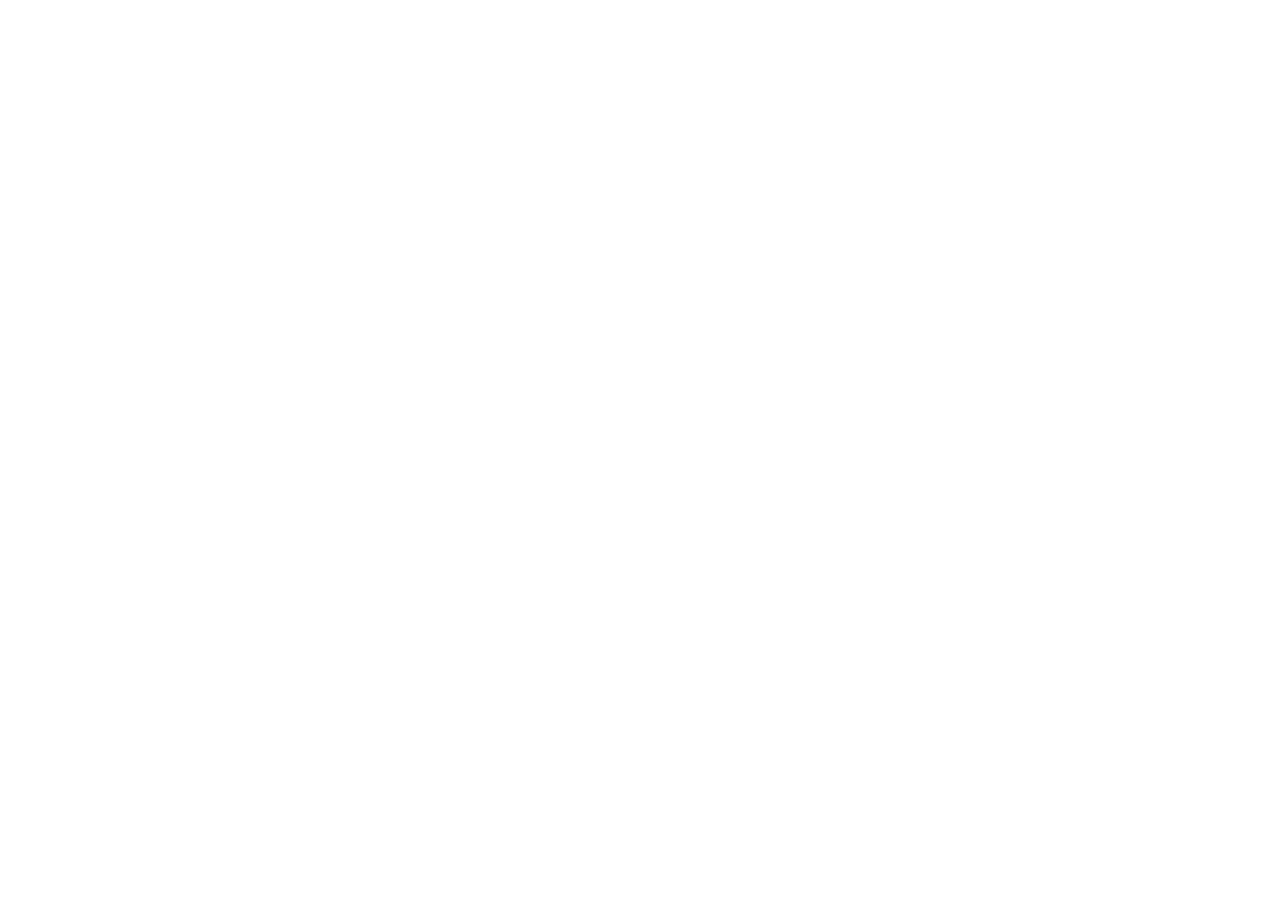
==== Catalogo-SiriCast/index.html @ cd35824e "Catalogo SiriCast" ====
<!DOCTYPE html>
<html lang="pt-br">
<head>
    <meta charset="UTF-8">
    <meta http-equiv="X-UA-Compatible" content="IE=edge">
    <meta name="viewport" content="width=device-width, initial-scale=1.0">
    <title>SiriCast</title>

    <!-- Scripts CSS -->
    <link rel="stylesheet" href="css/style.css">

    <!-- Bootstrap CSS - CDN -->
    <link rel="stylesheet" href="https://cdn.jsdelivr.net/npm/bootstrap@5.1.3/dist/css/bootstrap.min.css">
    <link rel="stylesheet" href="https://cdn.jsdelivr.net/npm/bootstrap@5.1.3/dist/js/bootstrap.min.js">
    <link rel="stylesheet" href="https://cdn.jsdelivr.net/npm/bootstrap-icons@1.8.1/font/bootstrap-icons.css">

</head>
<body>
    
</body>
</html>
---- Catalogo-SiriCast/css/style.css ----
* {
    margin: 0px;
    padding: 0px;
    
    box-sizing: border-box;
}
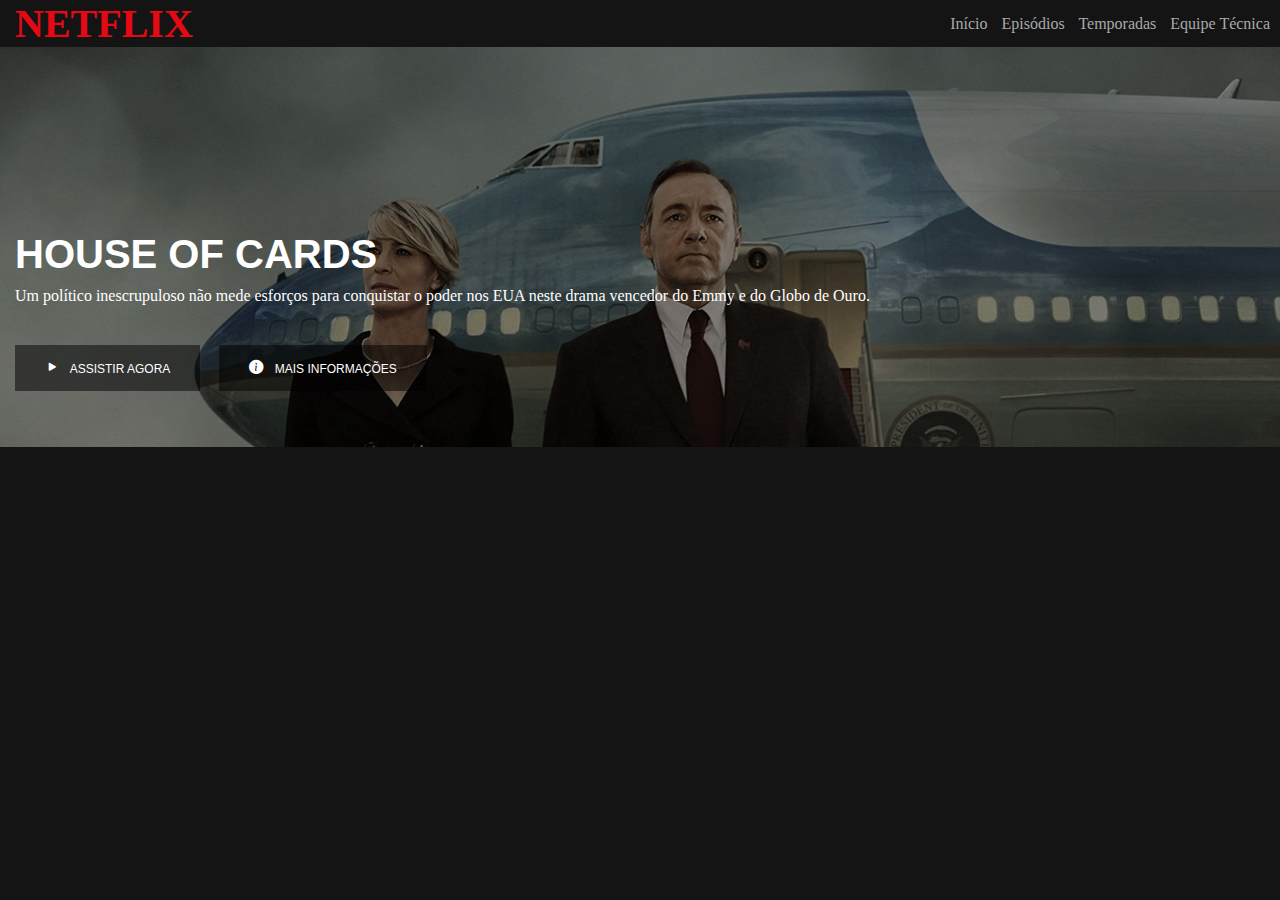
==== commit 8f474767: "SiriCast Catalogo" ====
--- a/Catalogo-SiriCast/index.html
+++ b/Catalogo-SiriCast/index.html
@@ -10,12 +10,52 @@
     <link rel="stylesheet" href="css/style.css">
 
     <!-- Bootstrap CSS - CDN -->
-    <link rel="stylesheet" href="https://cdn.jsdelivr.net/npm/bootstrap@5.1.3/dist/css/bootstrap.min.css">
-    <link rel="stylesheet" href="https://cdn.jsdelivr.net/npm/bootstrap@5.1.3/dist/js/bootstrap.min.js">
+    <!-- <link rel="stylesheet" href="https://cdn.jsdelivr.net/npm/bootstrap@5.1.3/dist/css/bootstrap.min.css">
+    <link rel="stylesheet" href="https://cdn.jsdelivr.net/npm/bootstrap@5.1.3/dist/js/bootstrap.min.js"> -->
     <link rel="stylesheet" href="https://cdn.jsdelivr.net/npm/bootstrap-icons@1.8.1/font/bootstrap-icons.css">
 
 </head>
 <body>
-    
+    <header>
+        <div class="container">
+            <h2 class="logo">NETFLIX</h2>
+            <nav>
+                <a href="#">Início</a>
+                <a href="#">Episódios</a>
+                <a href="#">Temporadas</a>
+                <a href="#">Equipe Técnica</a>
+            </nav>
+        </div>
+    </header>
+
+    <main>
+        <div class="filme-principal">
+            <div class="container">
+                <h3 class="titulo">HOUSE OF CARDS</h3>
+                <p class="descricao">
+                    Um político inescrupuloso não mede esforços para conquistar o poder nos EUA neste drama vencedor do Emmy e do Globo de Ouro.
+                </p>
+                <div class="botoes">
+                    <button role="button" class="botao">
+                        <i class="bi bi-play-fill"></i>
+                        ASSISTIR AGORA
+                    </button>
+                    <button role="button" class="botao">
+                        <i class="bi bi-info-circle-fill"></i>
+                        MAIS INFORMAÇÕES
+                    </button>
+                </div>
+            </div>
+        </div>
+    </main>
+
+    <footer></footer>
+
+      <!-- JavaScript -->
+      <!-- <script src="https://use.fontawesome.com/53eead1f85.js"></script> -->
+      <!-- <script src="js/main.js"></script>
+      <script src="https://cdn.jsdelivr.net/npm/bootstrap@5.1.3/dist/js/bootstrap.bundle.min.js"></script>
+      <script src="https://cdn.jsdelivr.net/npm/@popperjs/core@2.10.2/dist/umd/popper.min.js"></script>
+      <script src="https://cdn.jsdelivr.net/npm/bootstrap@5.1.3/dist/js/bootstrap.min.js"></script> -->
 </body>
 </html>--- a/Catalogo-SiriCast/css/style.css
+++ b/Catalogo-SiriCast/css/style.css
@@ -1,6 +1,90 @@
+:root{
+    --vermelho: #E50914;
+    --preto: #141414;
+}
+
 * {
-    margin: 0px;
-    padding: 0px;
-    
+    margin: 0;
+    padding: 0;
     box-sizing: border-box;
+}
+
+body{
+    background: var(--preto);
+    font-family: 'Times New Roman', Times, serif;
+    color: white;
+}
+
+header .container{
+    display: flex;
+    flex-direction: row;
+    align-items: center;
+    justify-content: space-between;
+}
+
+header .logo {
+    margin-left: 15px;
+    color: var(--vermelho);
+    font-family: 'Arial Black', Times, serif;
+    font-size: 40px;
+}
+
+header nav a{
+    text-decoration: none;
+    color: #AAA;
+    margin-right: 10px;
+}
+
+header nav a:hover{
+    color: #FFF;
+}
+
+/* Filme Princial */
+
+.filme-principal{
+    padding-left: 15px;
+    font-size: 16px;
+    background: linear-gradient(rgba(0,0,0,.40),rgba(0,0,0,.40)100%) ,url('/Catalogo-SiriCast/img/capa-house.jpg');
+
+    height: 400px;
+    background-size: cover;
+
+    display: flex;
+    flex-direction: column;
+    justify-content: center;
+    align-items: flex-start;
+}
+
+.filme-principal .descricao{
+    margin-top: 10px;
+    margin-bottom: 40px;
+}
+
+.filme-principal .titulo{
+    margin-top: 15%;
+    font-size: 40px;
+    font-family: 'Trebuchet MS', 'Lucida Sans Unicode', 'Lucida Grande', 'Lucida Sans', Arial, sans-serif;
+}
+
+.filme-principal .botao{
+    background-color: rgba(0,0,0,.50);
+    border: none;
+    color: white;
+
+    padding: 15px 30px;
+    margin-right: 15px;
+    font-size: 12px;
+
+    cursor: pointer;
+    transition: .3s ease all;
+}
+
+.filme-principal .botao:hover{
+    background-color: white;
+    color: black;
+}
+
+.botao i {
+    margin-right: 8px;
+    font-size: 1.2em;
 }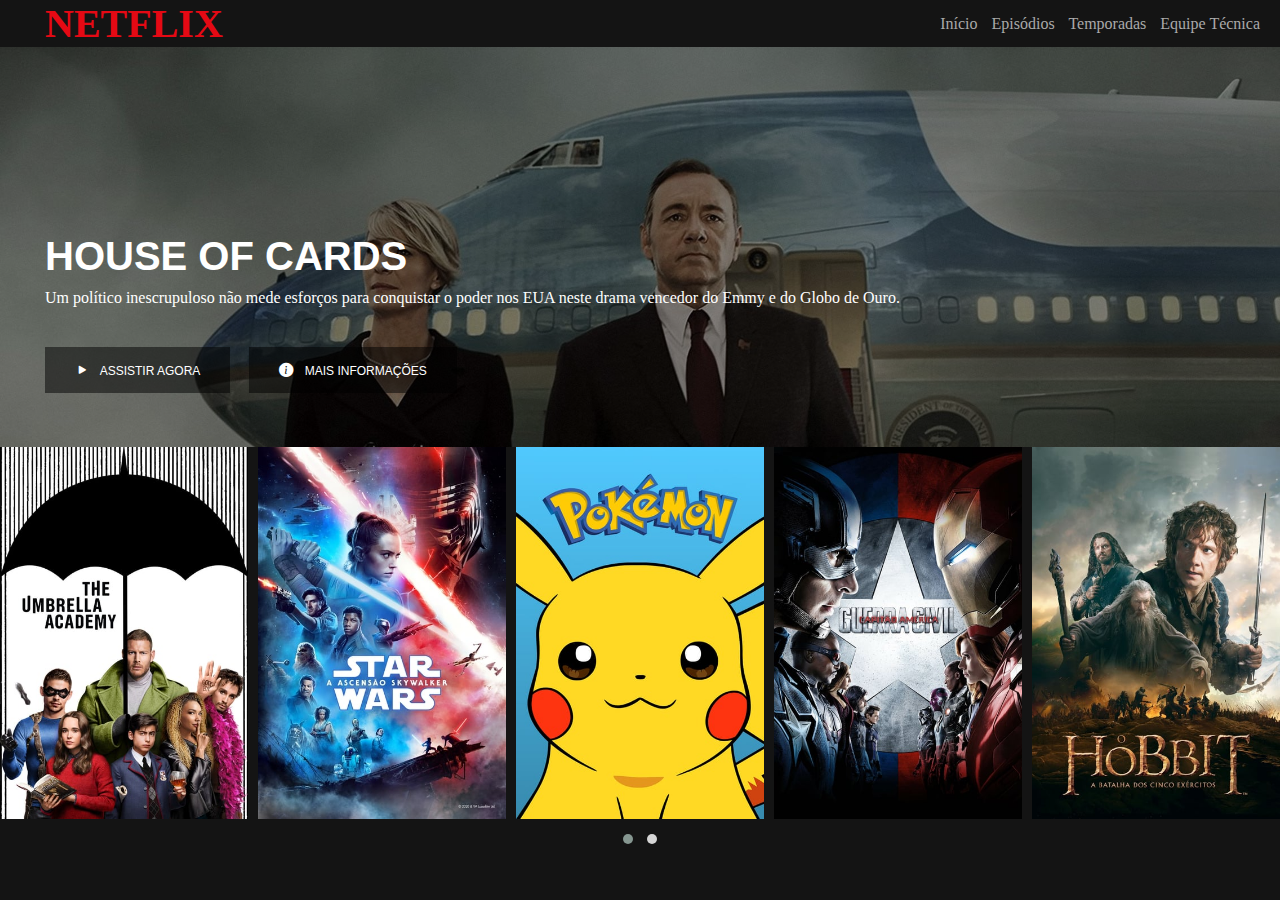
==== commit 6ef20a5d: "carousel" ====
--- a/Catalogo-SiriCast/index.html
+++ b/Catalogo-SiriCast/index.html
@@ -8,6 +8,10 @@
 
     <!-- Scripts CSS -->
     <link rel="stylesheet" href="css/style.css">
+
+    <!-- OWL CSS -->
+    <link rel="stylesheet" href="css/owl/owl.carousel.min.css">
+    <link rel="stylesheet" href="css/owl/owl.theme.default.min.css">
 
     <!-- Bootstrap CSS - CDN -->
     <!-- <link rel="stylesheet" href="https://cdn.jsdelivr.net/npm/bootstrap@5.1.3/dist/css/bootstrap.min.css">
@@ -47,15 +51,52 @@
                 </div>
             </div>
         </div>
+
+        <div class="carrosel-filmes">
+            <div class="owl-carousel owl-theme">
+                <div class="item">
+                    <img class="box-filme" src="img/mini1.jpg" alt="mini1" srcset="">
+                </div>
+                <div class="item">
+                    <img class="box-filme" src="img/mini2.jpg" alt="mini1" srcset="">
+                </div>
+                <div class="item">
+                    <img class="box-filme" src="img/mini3.jpg" alt="mini1" srcset="">
+                </div>
+                <div class="item">
+                    <img class="box-filme" src="img/mini4.jpg" alt="mini1" srcset="">
+                </div>
+                <div class="item">
+                    <img class="box-filme" src="img/mini5.jpg" alt="mini1" srcset="">
+                </div>
+                <div class="item">
+                    <img class="box-filme" src="img/mini6.jpg" alt="mini1" srcset="">
+                </div>
+                <div class="item">
+                    <img class="box-filme" src="img/mini7.jpg" alt="mini1" srcset="">
+                </div>
+                <div class="item">
+                    <img class="box-filme" src="img/mini8.jpg" alt="mini1" srcset="">
+                </div>
+                <div class="item">
+                    <img class="box-filme" src="img/mini9.jpg" alt="mini1" srcset="">
+                </div>
+                <div class="item">
+                    <img class="box-filme" src="img/mini10.jpg" alt="mini1" srcset="">
+                </div>
+            </div>
+        </div>
     </main>
 
     <footer></footer>
 
       <!-- JavaScript -->
+        <script src="js/owl/jquery.min.js"></script>
+        <script src="js/owl/owl.carousel.min.js"></script>
+        <script src="js/main.js"></script>
       <!-- <script src="https://use.fontawesome.com/53eead1f85.js"></script> -->
-      <!-- <script src="js/main.js"></script>
-      <script src="https://cdn.jsdelivr.net/npm/bootstrap@5.1.3/dist/js/bootstrap.bundle.min.js"></script>
-      <script src="https://cdn.jsdelivr.net/npm/@popperjs/core@2.10.2/dist/umd/popper.min.js"></script>
-      <script src="https://cdn.jsdelivr.net/npm/bootstrap@5.1.3/dist/js/bootstrap.min.js"></script> -->
+      <!-- <script src="https://cdn.jsdelivr.net/npm/bootstrap@5.1.3/dist/js/bootstrap.bundle.min.js"></script> -->
+      <!-- <script src="https://cdn.jsdelivr.net/npm/@popperjs/core@2.10.2/dist/umd/popper.min.js"></script> -->
+      <!-- <script src="https://cdn.jsdelivr.net/npm/bootstrap@5.1.3/dist/js/bootstrap.min.js"></script> -->
 </body>
 </html>--- a/Catalogo-SiriCast/css/style.css
+++ b/Catalogo-SiriCast/css/style.css
@@ -87,4 +87,19 @@
 .botao i {
     margin-right: 8px;
     font-size: 1.2em;
+}
+
+.container {
+    margin-left: 30px;
+    margin-right: 10px;
+}
+
+.filme-principal .container {
+    width: 70%;
+}
+
+.box-filme {
+    width: 100%;
+    height: 100%;
+    display: block;
 }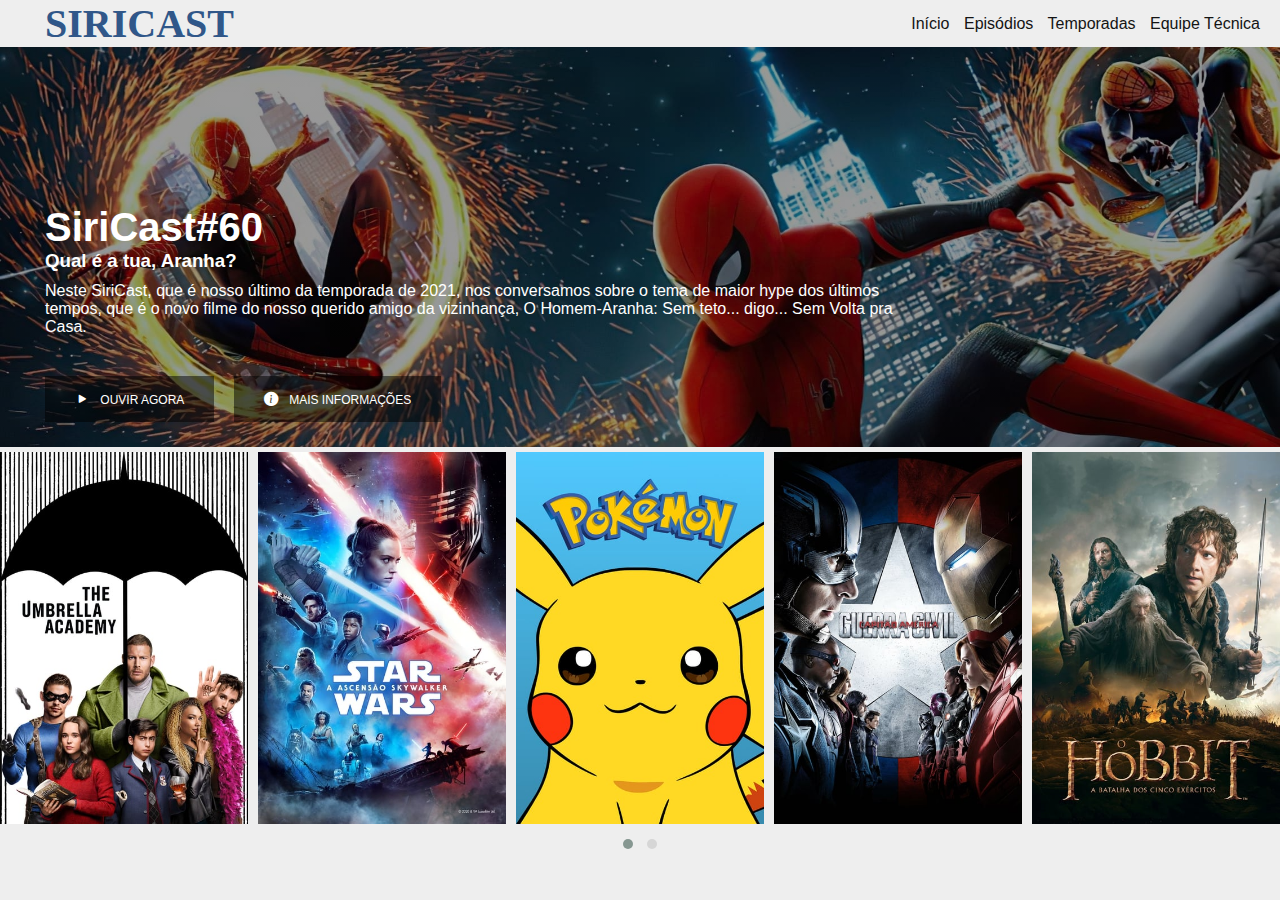
==== commit f4f36953: "siricast main" ====
--- a/Catalogo-SiriCast/index.html
+++ b/Catalogo-SiriCast/index.html
@@ -9,20 +9,21 @@
     <!-- Scripts CSS -->
     <link rel="stylesheet" href="css/style.css">
 
+    <!-- Responisvidade -->
+    <link rel="stylesheet" href="css/responsive.css">
+
     <!-- OWL CSS -->
     <link rel="stylesheet" href="css/owl/owl.carousel.min.css">
     <link rel="stylesheet" href="css/owl/owl.theme.default.min.css">
 
-    <!-- Bootstrap CSS - CDN -->
-    <!-- <link rel="stylesheet" href="https://cdn.jsdelivr.net/npm/bootstrap@5.1.3/dist/css/bootstrap.min.css">
-    <link rel="stylesheet" href="https://cdn.jsdelivr.net/npm/bootstrap@5.1.3/dist/js/bootstrap.min.js"> -->
+    <!-- BootStrap Icons -->
     <link rel="stylesheet" href="https://cdn.jsdelivr.net/npm/bootstrap-icons@1.8.1/font/bootstrap-icons.css">
 
 </head>
 <body>
     <header>
         <div class="container">
-            <h2 class="logo">NETFLIX</h2>
+            <h2 class="logo">SIRICAST</h2>
             <nav>
                 <a href="#">Início</a>
                 <a href="#">Episódios</a>
@@ -35,14 +36,17 @@
     <main>
         <div class="filme-principal">
             <div class="container">
-                <h3 class="titulo">HOUSE OF CARDS</h3>
+                <h3 class="titulo">SiriCast#60</h3>
+                <h3>Qual é a tua, Aranha?</h3>
                 <p class="descricao">
-                    Um político inescrupuloso não mede esforços para conquistar o poder nos EUA neste drama vencedor do Emmy e do Globo de Ouro.
+                    Neste SiriCast, que é nosso último da temporada de 2021, nos conversamos sobre o tema de maior hype dos últimos tempos, que é o novo filme do nosso querido amigo da vizinhança,  O Homem-Aranha: Sem teto... digo... Sem Volta pra Casa.
                 </p>
                 <div class="botoes">
                     <button role="button" class="botao">
-                        <i class="bi bi-play-fill"></i>
-                        ASSISTIR AGORA
+                        <a href="https://podcasts.google.com/feed/aHR0cHM6Ly9hbmNob3IuZm0vcy9mNDc3Y2EwL3BvZGNhc3QvcnNz/episode/NjIyMTUwZGEtMTI2OS00OGI1LTlkNWQtYTc3ODg1YzYwY2Ji?sa=X&ved=0CAUQkfYCahcKEwigxMLz3bT2AhUAAAAAHQAAAAAQNA">
+                            <i class="bi bi-play-fill"></i>
+                            OUVIR AGORA
+                        </a>
                     </button>
                     <button role="button" class="botao">
                         <i class="bi bi-info-circle-fill"></i>
--- a/Catalogo-SiriCast/css/style.css
+++ b/Catalogo-SiriCast/css/style.css
@@ -1,6 +1,11 @@
 :root{
     --vermelho: #E50914;
     --preto: #141414;
+
+    /* SIRICAST */
+
+    --azul: #305789;
+    --cinza-claro: #EEEEEE;
 }
 
 * {
@@ -10,8 +15,8 @@
 }
 
 body{
-    background: var(--preto);
-    font-family: 'Times New Roman', Times, serif;
+    background: var(--cinza-claro);
+    font-family: Arial, Helvetica, sans-serif;
     color: white;
 }
 
@@ -24,19 +29,19 @@
 
 header .logo {
     margin-left: 15px;
-    color: var(--vermelho);
+    color: var(--azul);
     font-family: 'Arial Black', Times, serif;
     font-size: 40px;
 }
 
 header nav a{
     text-decoration: none;
-    color: #AAA;
+    color: var(--preto);
     margin-right: 10px;
 }
 
 header nav a:hover{
-    color: #FFF;
+    color: var(--azul);
 }
 
 /* Filme Princial */
@@ -44,7 +49,7 @@
 .filme-principal{
     padding-left: 15px;
     font-size: 16px;
-    background: linear-gradient(rgba(0,0,0,.40),rgba(0,0,0,.40)100%) ,url('/Catalogo-SiriCast/img/capa-house.jpg');
+    background: linear-gradient(rgba(0,0,0,.40),rgba(0,0,0,.40)100%) ,url('/Catalogo-SiriCast/img/capa-homem-aranha.jpg');
 
     height: 400px;
     background-size: cover;
@@ -79,8 +84,22 @@
     transition: .3s ease all;
 }
 
-.filme-principal .botao:hover{
+.botao a:link {
+    text-decoration: none;
+    color: white;
+}
+
+.botao a:visited {
+    text-decoration: none;
+    color: white;
+}
+
+.filme-principal .botao:hover {
     background-color: white;
+    color: black;
+}
+.filme-principal .botao:hover a{
+    /* background-color: white; */
     color: black;
 }
 
@@ -102,4 +121,8 @@
     width: 100%;
     height: 100%;
     display: block;
+}
+
+.carrosel-filmes{
+    margin-top: 5px;
 }--- a/Catalogo-SiriCast/css/responsive.css
+++ b/Catalogo-SiriCast/css/responsive.css
@@ -0,0 +1,18 @@
+@media screen and (max-width: 700px) {
+    header .container {
+        /* background-color: white; */
+        display: flex;
+        flex-direction: column;
+    }
+
+    .botao {
+        margin-top: 5px;
+        width: 300px;
+    }
+}
+
+@media screen and (min-width: 1000px) {
+    .description {
+        width: 50px;
+    }
+}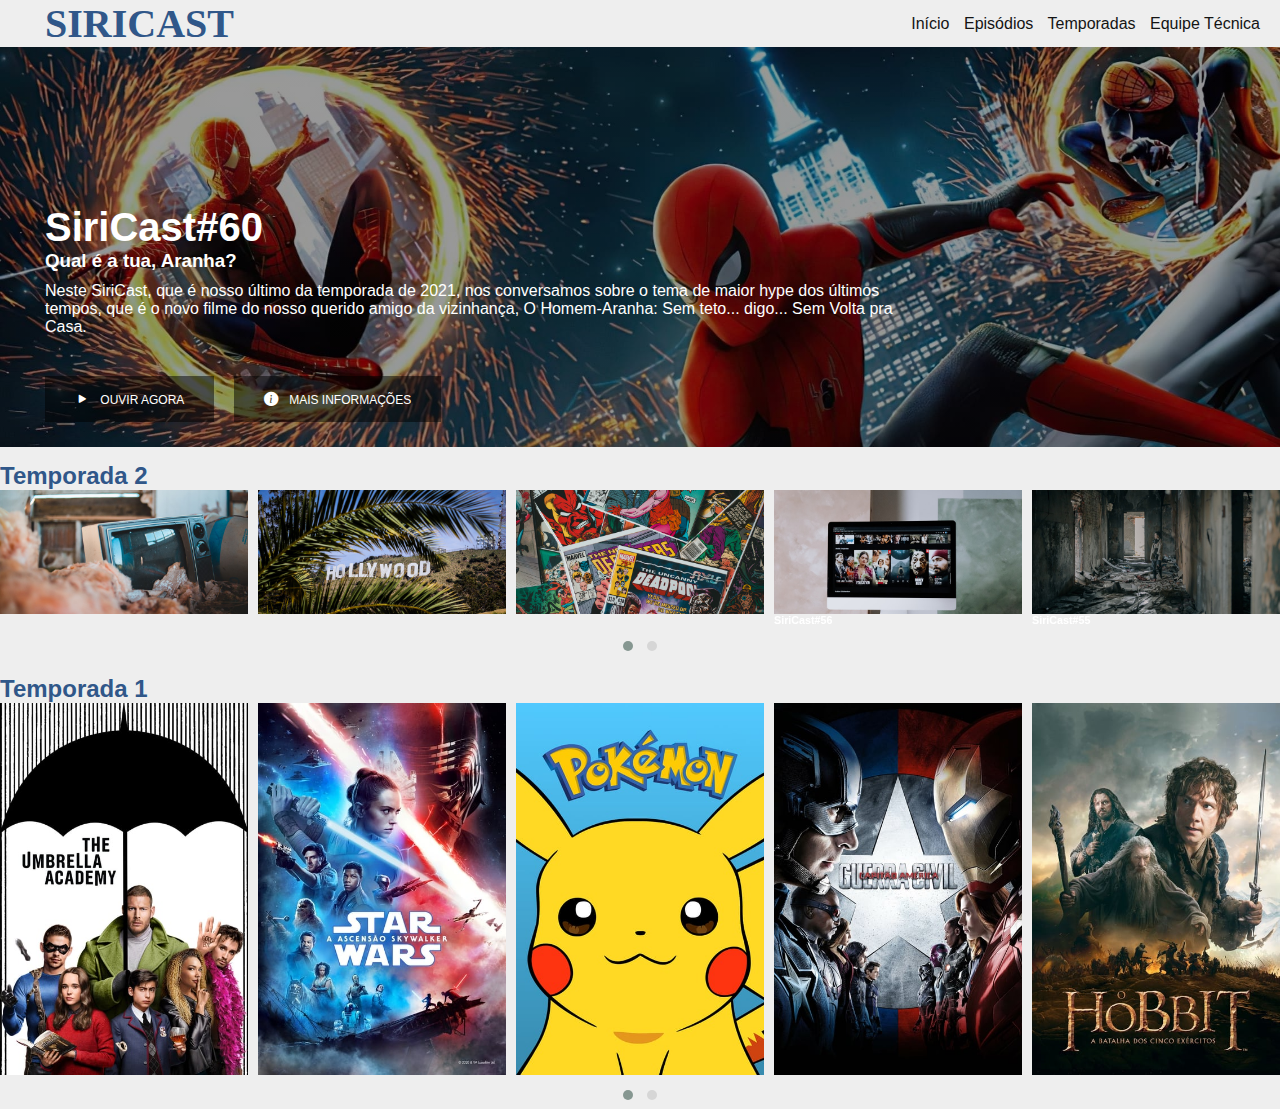
==== commit 52948258: "catalogo temporada 2" ====
--- a/Catalogo-SiriCast/index.html
+++ b/Catalogo-SiriCast/index.html
@@ -57,6 +57,67 @@
         </div>
 
         <div class="carrosel-filmes">
+
+            <h2 class="titulo-temporada">Temporada 2</h2>
+            <div class="owl-carousel owl-theme">
+                
+                <div class="item temporada">
+                    <img src="img/series-indigestas.jpg" alt="series-indigestas" class="imagem">
+                    <div class="middle">
+                        <div class="texto">
+                            <h6>SiriCast#59</h6>
+                        </div>
+                    </div>
+                </div>
+
+                <div class="item temporada">
+                    <img class="box-filme imagem" src="img/nova-hollywood.jpg" alt="mini1" srcset="">
+                    <div class="texto middle">
+                        <h6>SiriCast#58</h6>
+                    </div>
+                </div>
+
+                <div class="item temporada">
+                    <img class="box-filme imagem" src="img/hqs-politica.jpg" alt="mini1" srcset="">
+                    <div class="middle texto">
+                        <h6>SiriCast#57</h6>        
+                    </div>
+                </div>
+
+                <div class="item temporada">
+                    <img class="box-filme" src="img/streaming.jpg" alt="mini1" srcset="">
+                    <h6>SiriCast#56</h6>
+                </div>
+                <div class="item temporada">
+                    <img class="box-filme" src="img/pos-apocalipse.jpg" alt="mini1" srcset="">
+                    <h6>SiriCast#55</h6>
+                </div>
+                <div class="item temporada">
+                    <img class="box-filme" src="img/cd-comics.jpg" alt="mini1" srcset="">
+                    <h6>SiriCast#54</h6>
+                </div>
+                <div class="item temporada">
+                    <img class="box-filme" src="img/broadway.jpg" alt="mini1" srcset="">
+                    <h6>SiriCast#53</h6>
+                </div>
+                <div class="item temporada">
+                    <img class="box-filme" src="img/tokusatsu.jpg" alt="mini1" srcset="">
+                    <h6>SiriCast#52</h6>
+                </div>
+                <div class="item temporada">
+                    <img class="box-filme" src="img/cristopher-nolan.jpg" alt="mini1" srcset="">
+                    <h6>SiriCast#51</h6>
+                </div>
+                <div class="item temporada">
+                    <img class="box-filme" src="img/maleficent.jpg" alt="mini1" srcset="">
+                    <h6>SiriCast#50</h6>
+                </div>
+            </div>
+        </div>
+
+        <div class="carrosel-filmes">
+
+            <h2 class="titulo-temporada">Temporada 1</h2>
             <div class="owl-carousel owl-theme">
                 <div class="item">
                     <img class="box-filme" src="img/mini1.jpg" alt="mini1" srcset="">
@@ -90,6 +151,7 @@
                 </div>
             </div>
         </div>
+
     </main>
 
     <footer></footer>
--- a/Catalogo-SiriCast/css/style.css
+++ b/Catalogo-SiriCast/css/style.css
@@ -125,4 +125,56 @@
 
 .carrosel-filmes{
     margin-top: 5px;
+}
+
+.titulo-temporada {
+    color: var(--azul);
+
+    padding-top: 10px;
+    padding-bottom: 0px;
+}
+
+.temporada {
+
+    position: relative;
+    /* width: 50%; */
+
+    /* background-image: url('Catalogo-Siricast/img/'); */
+    /* text-align: center; */
+    /* color: var(--azul); */
+    /* font-size: 24px; */
+}
+
+.temporada .imagem {
+    opacity: 1;
+    display: block;
+    width: 100%;
+    height: auto;
+    transition: .5s ease;
+    backface-visibility: hidden;
+}
+
+.middle {
+    transition: .5s ease;
+    opacity: 0;
+    position: absolute;
+    top: 50%;
+    left: 50%;
+    transform: translate(-50%, -50%);
+    -ms-transform: translate(-50%, -50%);
+}
+
+.temporada:hover .imagem {
+    opacity: 0.3;
+}
+
+.temporada:hover .middle {
+    opacity: 1;
+}
+
+.texto {
+    background-color: var(--cinza-claro);
+    color: var(--azul);
+    font-size: 20px;
+    padding: 16px 32px;
 }